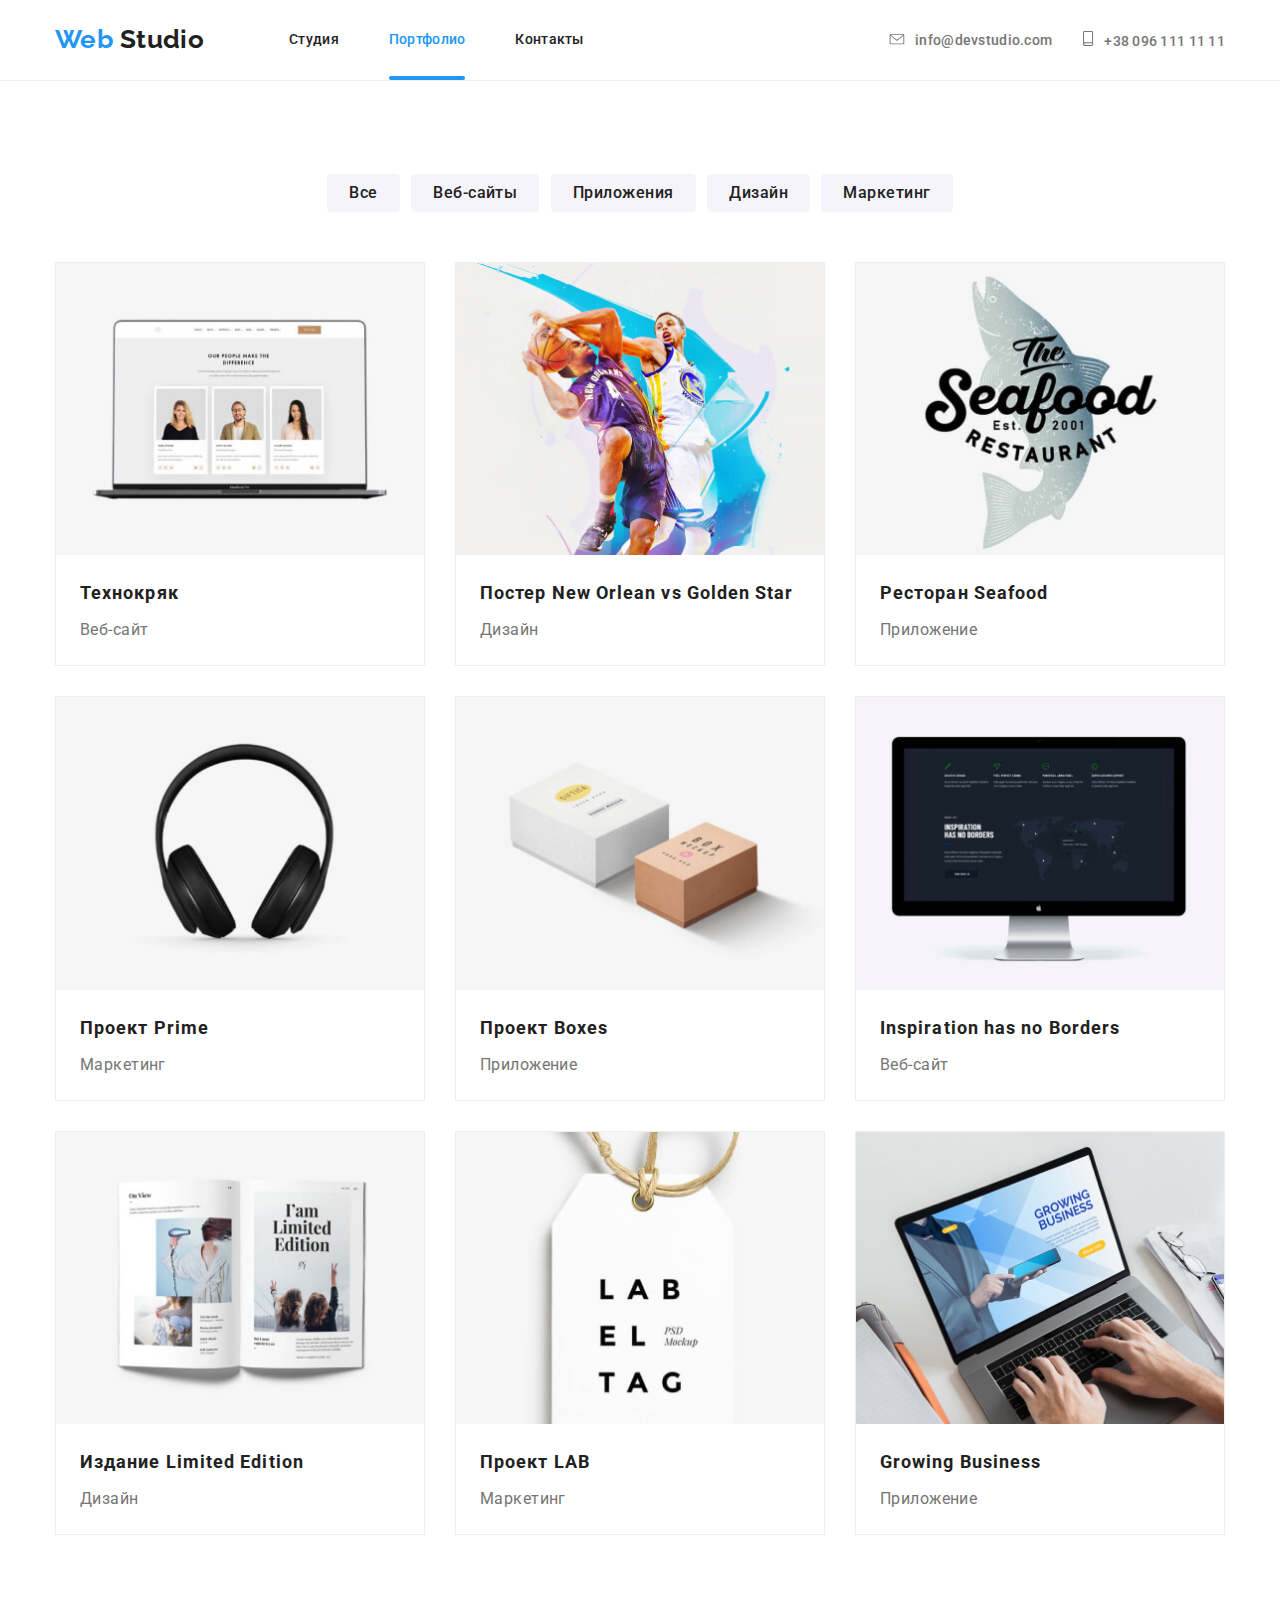
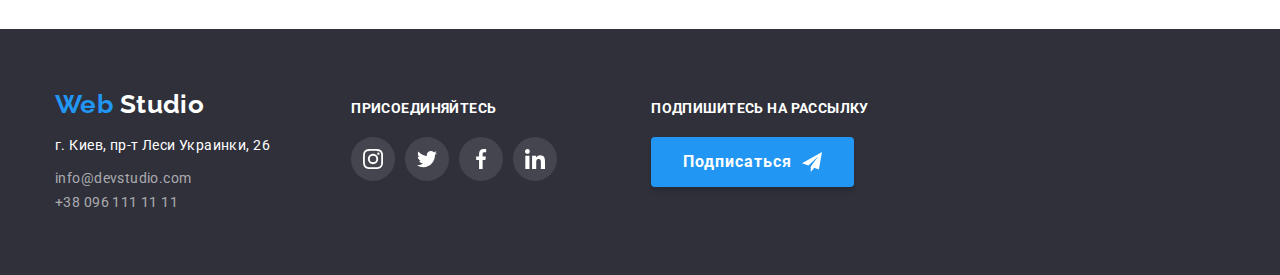
==== portfolio.html @ 16b6d508 "Добавляет исходные файлы" ====
<!DOCTYPE html>
<html lang="ru">
  <head>
    <meta charset="UTF-8" />
    <meta name="viewport" content="width=device-width, initial-scale=1.0" />
    <link
      href="https://fonts.googleapis.com/css2?family=Raleway:wght@700&family=Roboto:wght@400;500;700;900&display=swap"
      rel="stylesheet"
    />
    <link rel="stylesheet" href="./css/normalize.css" />
    <link rel="stylesheet" href="./css/style.css" />
    <title>Web Studio</title>
  </head>
  <body>
    <!-- Шапка сайта -->
    <header class="header portfolio-header">
      <div class="container">
        <nav class="navigation">
          <a href="./index.html" lang="en" class="logo"
            >Web <span class="up">Studio</span></a
          >
          <ul class="site-nav list">
            <li class="site-nav-item">
              <a href="./index.html" class="link">Студия</a>
            </li>
            <li class="site-nav-item">
              <a href="./portfolio.html" class="link current">Портфолио</a>
            </li>
            <li class="site-nav-item"><a href="" class="link">Контакты</a></li>
          </ul>
        </nav>
        <ul class="contacts list">
          <li class="contacts-item">
            <a href="mailto:info@devstudio.com" class="link"
              ><svg class="contacts-icon" width="16" height="11">
                <use
                  href="./images/main-page/sprite.svg#icon-envelope"
                ></use></svg
              >info@devstudio.com</a
            >
          </li>
          <li class="contacts-item">
            <a href="tel:+380961111111" class="link"
              ><svg class="contacts-icon" width="12" height="15">
                <use
                  href="./images/main-page/sprite.svg#icon-smartphone"
                ></use></svg
              >+38 096 111 11 11</a
            >
          </li>
        </ul>
      </div>
    </header>
    <main>
      <!-- Работы -->
      <section class="section">
        <div class="container">
          <h1 hidden>Наши работы</h1>
          <div class="filters">
            <button class="portfolio-button" type="button">Все</button>
            <button class="portfolio-button" type="button">Веб-сайты</button>
            <button class="portfolio-button" type="button">Приложения</button>
            <button class="portfolio-button" type="button">Дизайн</button>
            <button class="portfolio-button" type="button">Маркетинг</button>
          </div>
          <ul class="portfolio list">
            <li class="portfolio-item">
              <a class="portfolio-link" href="">
                <div class="portfolio-card-wrapper">
                  <img
                    src="./images/portfolio-page/img-1.jpg"
                    alt="открытый сайт на ноутбуке"
                    width="370"
                    height="295"
                  />
                  <p class="portfolio-overlay">
                    Технокряк это современная площадка распространения
                    коронавируса. Компании используют эту платформу для
                    цифрового шпионажа и атак на защищённые сервера конкурентов.
                  </p>
                </div>
                <h2 class="portfolio-title">Технокряк</h2>
                <p class="portfolio-project">Веб-сайт</p>
              </a>
            </li>
            <li class="portfolio-item">
              <a class="portfolio-link" href="">
                <div class="portfolio-card-wrapper">
                  <img
                    src="./images/portfolio-page/img-2.jpg"
                    alt="два баскетболиста"
                    width="370"
                    height="295"
                  />
                  <p class="portfolio-overlay">
                    Технокряк это современная площадка распространения
                    коронавируса. Компании используют эту платформу для
                    цифрового шпионажа и атак на защищённые сервера конкурентов.
                  </p>
                </div>
                <h2 class="portfolio-title">
                  Постер <span lang="en"> New Orlean vs Golden Star</span>
                </h2>
                <p class="portfolio-project">Дизайн</p>
              </a>
            </li>
            <li class="portfolio-item">
              <a class="portfolio-link" href=""
                ><div class="portfolio-card-wrapper">
                  <img
                    src="./images/portfolio-page/img-3.jpg"
                    alt="логотип ресторана морепродуктов"
                    width="370"
                    height="295"
                  />
                  <p class="portfolio-overlay">
                    Технокряк это современная площадка распространения
                    коронавируса. Компании используют эту платформу для
                    цифрового шпионажа и атак на защищённые сервера конкурентов.
                  </p>
                </div>
                <h2 class="portfolio-title">
                  Ресторан <span lang="en">Seafood</span>
                </h2>
                <p class="portfolio-project">Приложение</p>
              </a>
            </li>
            <li class="portfolio-item">
              <a class="portfolio-link" href="">
                <div class="portfolio-card-wrapper">
                  <img
                    src="./images/portfolio-page/img-4.jpg"
                    alt="наушники"
                    width="370"
                    height="295"
                  />
                  <p class="portfolio-overlay">
                    Технокряк это современная площадка распространения
                    коронавируса. Компании используют эту платформу для
                    цифрового шпионажа и атак на защищённые сервера конкурентов.
                  </p>
                </div>
                <h2 class="portfolio-title">
                  Проект <span lang="en">Prime</span>
                </h2>
                <p class="portfolio-project">Маркетинг</p>
              </a>
            </li>
            <li class="portfolio-item">
              <a class="portfolio-link" href="">
                <div class="portfolio-card-wrapper">
                  <img
                    src="./images/portfolio-page/img-5.jpg"
                    alt="две коробочки"
                    width="370"
                    height="295"
                  />
                  <p class="portfolio-overlay">
                    Технокряк это современная площадка распространения
                    коронавируса. Компании используют эту платформу для
                    цифрового шпионажа и атак на защищённые сервера конкурентов.
                  </p>
                </div>
                <h2 class="portfolio-title">
                  Проект <span lang="en">Boxes</span>
                </h2>
                <p class="portfolio-project">Приложение</p>
              </a>
            </li>
            <li class="portfolio-item">
              <a class="portfolio-link" href="">
                <div class="portfolio-card-wrapper">
                  <img
                    src="./images/portfolio-page/img-6.jpg"
                    alt="монитор компьютера"
                    width="370"
                    height="295"
                  />
                  <p class="portfolio-overlay">
                    Технокряк это современная площадка распространения
                    коронавируса. Компании используют эту платформу для
                    цифрового шпионажа и атак на защищённые сервера конкурентов.
                  </p>
                </div>
                <h2 class="portfolio-title">
                  <span lang="en">Inspiration has no Borders</span>
                </h2>
                <p class="portfolio-project">Веб-сайт</p>
              </a>
            </li>
            <li class="portfolio-item">
              <a class="portfolio-link" href="">
                <div class="portfolio-card-wrapper">
                  <img
                    src="./images/portfolio-page/img-7.jpg"
                    alt="открытый журнал"
                    width="370"
                    height="295"
                  />
                  <p class="portfolio-overlay">
                    Технокряк это современная площадка распространения
                    коронавируса. Компании используют эту платформу для
                    цифрового шпионажа и атак на защищённые сервера конкурентов.
                  </p>
                </div>
                <h2 class="portfolio-title">
                  Издание <span lang="en">Limited Edition</span>
                </h2>
                <p class="portfolio-project">Дизайн</p>
              </a>
            </li>
            <li class="portfolio-item">
              <a class="portfolio-link" href="">
                <div class="portfolio-card-wrapper">
                  <img
                    src="./images/portfolio-page/img-8.jpg"
                    alt="мокап бирка"
                    width="370"
                    height="295"
                  />
                  <p class="portfolio-overlay">
                    Технокряк это современная площадка распространения
                    коронавируса. Компании используют эту платформу для
                    цифрового шпионажа и атак на защищённые сервера конкурентов.
                  </p>
                </div>
                <h2 class="portfolio-title">
                  Проект <span lang="en">LAB</span>
                </h2>
                <p class="portfolio-project">Маркетинг</p>
              </a>
            </li>
            <li class="portfolio-item">
              <a class="portfolio-link" href="">
                <div class="portfolio-card-wrapper">
                  <img
                    src="./images/portfolio-page/img-9.jpg"
                    alt="мужчина работает за ноутбуком"
                    width="370"
                    height="295"
                  />
                  <p class="portfolio-overlay">
                    Технокряк это современная площадка распространения
                    коронавируса. Компании используют эту платформу для
                    цифрового шпионажа и атак на защищённые сервера конкурентов.
                  </p>
                </div>
                <h2 class="portfolio-title">
                  <span lang="en">Growing Business</span>
                </h2>
                <p class="portfolio-project">Приложение</p>
              </a>
            </li>
          </ul>
        </div>
      </section>
    </main>
    <footer class="footer">
      <div class="container">
        <div class="footer-address">
          <a href="./index.html" lang="en" class="logo"
            >Web <span class="down">Studio</span></a
          >
          <address class="address">
            <p>г. Киев, пр-т Леси Украинки, 26</p>
            <a href="mailto:info@devstudio.com">info@devstudio.com</a><br />
            <a href="tel:+380961111111">+38 096 111 11 11</a>
          </address>
        </div>
        <div class="footer-join-us">
          <b class="join-us">Присоединяйтесь</b>
          <ul class="social list">
            <li class="social-link">
              <a href="" class="link" aria-label="Сссылка на Instagram"
                ><svg class="social-icon">
                  <use
                    href="./images/main-page/sprite.svg#icon-instagram"
                  ></use>
                </svg>
              </a>
            </li>
            <li class="social-link">
              <a href="" class="link" aria-label="Сссылка на Twitter"
                ><svg class="social-icon">
                  <use href="./images/main-page/sprite.svg#icon-twitter"></use>
                </svg>
              </a>
            </li>
            <li class="social-link">
              <a href="" class="link" aria-label="Сссылка на Facebook"
                ><svg class="social-icon">
                  <use href="./images/main-page/sprite.svg#icon-facebook"></use>
                </svg>
              </a>
            </li>
            <li class="social-link">
              <a href="" class="link" aria-label="Сссылка на LinkedIn"
                ><svg class="social-icon">
                  <use href="./images/main-page/sprite.svg#icon-linkedin"></use>
                </svg>
              </a>
            </li>
          </ul>
        </div>
        <div class="footer-sign-us">
          <b class="join-us">Подпишитесь на рассылку</b>
          <button class="footer-button" type="button">
            Подписаться<svg class="footer-icon-send">
              <use
                href="./images/main-page/sprite.svg#icon-icon-send"
              ></use></svg
            ><svg class="footer-icon-twitter">
              <use href="./images/main-page/sprite.svg#icon-twitter"></use>
            </svg>
          </button>
        </div>
      </div>
    </footer>
  </body>
</html>
---- css/style.css ----
:root {
  --primary-title-color: #212121;
  --grey-text-color: #757575;
  --white-text-color: #ffffff;
  --accent-text-color: #2196f3;
}
html {
  box-sizing: border-box;
}

*,
*::before,
*::after {
  box-sizing: inherit;
}

img {
  display: block;
  max-width: 100%;
  height: auto;
}

.list {
  list-style: none;
  padding: 0;
  margin: 0;
}

body {
  padding-top: 80px;
  background-color: #ffffff;
  color: var(--primary-title-color);
  font-family: "Roboto", sans-serif;
  letter-spacing: 0.03em;
  font-weight: 400;
  font-size: 14px;
}

.container {
  width: 1200px;
  padding-left: 15px;
  padding-right: 15px;
  margin-left: auto;
  margin-right: auto;
}

/* логотип */

.logo {
  color: var(--accent-text-color);
  text-decoration: none;
  font-family: "Raleway", sans-serif;
  font-weight: 700;
  font-size: 26px;
  line-height: 1.2;
}

.logo .up {
  margin-right: 85px;
  color: var(--primary-title-color);
}

.logo .down {
  color: #ffffff;
  margin-right: 147px;
  margin-bottom: 20px;
}

/* site-nav */

.navigation {
  display: flex;
  align-items: center;
}

.header .container {
  display: flex;
  justify-content: space-between;
}

.header {
  position: fixed;
  width: 100%;
  top: 0;
  left: 0;
  z-index: 100;
  min-height: 80px;
  background-color: #fff;
}

.site-nav {
  display: flex;
}

.site-nav-item:not(:last-child) {
  margin-right: 50px;
}

.site-nav .link {
  position: relative;
  display: block;

  padding-top: 32px;
  padding-bottom: 32px;

  color: inherit;
  text-decoration: none;
  font-family: Roboto;
  font-weight: 500;
  line-height: 1.14;
  letter-spacing: 0.02em;
  transition: color 250ms cubic-bezier(0.4, 0, 0.2, 1);
}

.site-nav .link::after {
  position: absolute;
  left: 0;
  bottom: 0;
  display: inline-block;
  content: "";

  width: 100%;
  height: 4px;

  background-color: var(--accent-text-color);
  border-radius: 2px;
  opacity: 0;
}

.site-nav .link:hover,
.site-nav .link:focus {
  color: var(--accent-text-color);
}

.site-nav .link.current {
  color: var(--accent-text-color);
}

.site-nav .link.current::after {
  opacity: 1;
}

.contacts {
  display: flex;
  align-items: center;
}

.contacts .link {
  color: var(--grey-text-color);
  text-decoration: none;
  font-family: Roboto;
  font-weight: 500;
  line-height: 1.14;
  letter-spacing: 0.02em;
  transition: color 250ms cubic-bezier(0.4, 0, 0.2, 1);
}

.contacts-item .link:hover,
.contacts-item .link:focus {
  color: var(--accent-text-color);
}

.contacts-item .link:hover,
.contacts-item .link:focus .contacts-icon {
  fill: var(--accent-text-color);
}

.contacts-icon {
  margin-right: 10px;
  fill: currentColor;
  transition: fill 250ms cubic-bezier(0.4, 0, 0.2, 1);
}

.contacts-item:not(:last-child) {
  margin-right: 30px;
}

/* герой */

.hero-title {
  margin-top: 0;
  margin-right: auto;
  margin-bottom: 30px;
  margin-left: auto;
  width: 696px;

  color: var(--white-text-color);
  font-weight: 900;
  font-size: 44px;
  line-height: 1.36;

  letter-spacing: 0.06em;
  text-transform: uppercase;
}

.hero {
  max-width: 1600px;
  background-position: center;
  background-repeat: no-repeat;
  background-image: linear-gradient(
      rgba(47, 48, 58, 0.8),
      rgba(47, 48, 58, 0.8)
    ),
    url(../images/main-page/Header.jpg);
  padding-top: 200px;
  padding-bottom: 200px;
  margin-right: auto;
  margin-left: auto;
  text-align: center;
}

.hero-button {
  padding-top: 10px;
  padding-right: 32px;
  padding-bottom: 10px;
  padding-left: 32px;
  border-radius: 4px;

  min-width: 200px;
  box-shadow: 0px 4px 4px rgba(0, 0, 0, 0.15);
  border: transparent;
  color: var(--white-text-color);
  background-color: var(--accent-text-color);

  font-family: "Roboto", sans-serif;
  font-weight: 700;
  font-size: 16px;
  line-height: 1.87;
  text-align: center;
  letter-spacing: 0.06em;

  cursor: pointer;
  transition: background-color 250ms cubic-bezier(0.4, 0, 0.2, 1);
}

.hero-button:hover,
.hero-button:focus {
  background-color: #188ce8;
}

.section {
  padding-top: 94px;
  padding-bottom: 94px;
}

.section-title {
  margin-top: 0;
  margin-bottom: 50px;
  font-weight: 700;
  font-size: 36px;
  line-height: 1.16;
  text-align: center;
}

/* преимущества */

.advantages .advantages-item {
  color: var(--grey-text-color);
  line-height: 1.71;
}

.advantages-title {
  margin-top: 30px;
  margin-bottom: 10px;
  font-weight: 700;
  line-height: 1.14;
  text-transform: uppercase;
}

.advantages {
  display: flex;
  justify-content: space-between;
}

.advantages-item {
  margin: 0;
}

.advantages-icon {
  display: block;
  fill: currentColor;
  width: 65px;
  height: 70px;
}

.advantages-image {
  display: flex;
  justify-content: center;
  align-items: center;
  background-color: #f5f4fa;
  width: 270px;
  height: 120px;
  border-radius: 4px;
}

.advantages-list:not(:last-child) {
  margin-right: 30px;
}

/* чем мы занимаемся */

.section-service {
  padding-top: 0;
}

.service {
  display: flex;
  justify-content: center;
}

.service-list:not(:last-child) {
  margin-right: 30px;
}

.service .service-item {
  position: absolute;
  left: 0;
  bottom: 0;
  width: 100%;

  margin: 0;
  padding-top: 27px;
  padding-bottom: 27px;

  color: var(--white-text-color);
  background-color: rgba(47, 48, 58, 0.8);
  font-weight: 700;
  line-height: 1.14;
  text-align: center;
  text-transform: uppercase;
}

.service-card-wrapper {
  position: relative;
}

/* наша команда */

.team {
  display: flex;
  justify-content: center;
}

.team-list:not(:last-child) {
  margin-right: 30px;
}

.team-list {
  text-align: center;
  width: 270px;
  background: #ffffff;
  box-shadow: 0px 2px 1px rgba(0, 0, 0, 0.2), 0px 1px 1px rgba(0, 0, 0, 0.14),
    0px 1px 3px rgba(0, 0, 0, 0.12);
  border-radius: 0px 0px 4px 4px;
}

.section-team {
  background-color: #f5f4fa;
}

.team .team-position {
  margin-top: 0;
  margin-bottom: 16px;
  color: var(--grey-text-color);
}

.team-name {
  font-weight: 500;
  font-size: 16px;
  line-height: 1.18;
  margin-top: 30px;
  margin-bottom: 10px;
}

.social {
  display: flex;
  justify-content: center;
  margin-bottom: 24px;
}
.social-link:not(:last-child) {
  margin-right: 10px;
}
.social-icon {
  fill: #afb1b8;
  width: 20px;
  height: 20px;
  transition: fill 250ms cubic-bezier(0.4, 0, 0.2, 1);
}

.social-link .link {
  display: flex;
  justify-content: center;
  align-items: center;
  background-color: #ffffff;
  width: 44px;
  height: 44px;
  border-radius: 50%;
  transition: background-color 250ms cubic-bezier(0.4, 0, 0.2, 1);
}

.social-link .link:hover,
.social-link .link:focus {
  background-color: var(--accent-text-color);
}

.social-link .link:hover .social-icon,
.social-link .link:focus .social-icon {
  fill: var(--white-text-color);
}

/* постоянные клиенты */

.client {
  display: flex;
  justify-content: center;
  align-content: center;
}

.client-list:not(:last-child) {
  margin-right: 30px;
}

.client-list-link {
  display: flex;
  justify-content: center;
  align-items: center;

  width: 170px;
  height: 90px;

  border: 1px solid #afb1b8;
  border-radius: 4px;
  transition: border-color 250ms cubic-bezier(0.4, 0, 0.2, 1);
}

.client-icon {
  fill: #afb1b8;
  transition: fill 250ms cubic-bezier(0.4, 0, 0.2, 1);
}

.client-list-link:hover,
.client-list-link:focus {
  border-color: var(--accent-text-color);
}

.client-list-link:hover .client-icon,
.client-list-link:focus .client-icon {
  fill: var(--accent-text-color);
}

/* футер*/

.footer .container {
  display: flex;
  align-items: baseline;
  padding-top: 60px;
  padding-bottom: 60px;
}

.address p {
  margin-bottom: 9px;

  color: var(--white-text-color);
  line-height: 1.71;
  font-style: normal;
}

.address a {
  text-decoration: none;
  color: rgba(255, 255, 255, 0.6);
  line-height: 1.71;
  font-style: normal;
}

.address a:not(:last-child) {
  margin-bottom: 9px;
}

.footer .link {
  background-color: rgba(255, 255, 255, 0.1);
}

.footer .social-icon {
  fill: var(--white-text-color);
}

footer {
  background-color: #2f303a;
}

.footer-join-us {
  margin-right: 94px;
}

.join-us {
  display: block;
  margin-bottom: 20px;

  color: var(--white-text-color);
  font-weight: 700;
  line-height: 1.14;
  text-transform: uppercase;
}

.footer-button {
  position: relative;
  cursor: pointer;
  overflow: hidden;

  display: flex;
  align-items: center;

  padding-top: 10px;
  padding-right: 32px;
  padding-bottom: 10px;
  padding-left: 32px;

  border-radius: 4px;
  min-width: 200px;
  box-shadow: 0px 4px 4px rgba(0, 0, 0, 0.15);
  border: transparent;

  color: var(--white-text-color);
  background-color: var(--accent-text-color);
  font-family: "Roboto", sans-serif;
  font-weight: 700;
  font-size: 16px;
  line-height: 1.87;
  text-align: center;
  letter-spacing: 0.06em;

  transition: background-color 250ms cubic-bezier(0.4, 0, 0.2, 1),
    color 250ms cubic-bezier(0.4, 0, 0.2, 1);
}

.footer-button:hover {
  background-color: white;
  color: var(--accent-text-color);
}

.footer-icon-send {
  margin-left: 10px;
  width: 20px;
  height: 20px;
  fill: #ffffff;
  transition: transform 250ms cubic-bezier(0.4, 0, 0.2, 1);
}

.footer-button:hover .footer-icon-send {
  transform: translateY(-40px);
}

.footer-icon-twitter {
  position: absolute;
  right: 32px;
  margin-left: 10px;
  width: 24px;
  height: 24px;
  fill: var(--accent-text-color);

  transform: translateY(40px);
  transition: transform 250ms cubic-bezier(0.4, 0, 0.2, 1);
}

.footer-button:hover .footer-icon-twitter {
  transform: translateY(0);
}

/* портфолио */

.portfolio-header {
  border-bottom: 1px solid #ececec;
}

.filters {
  text-align: center;
  margin-bottom: 50px;
}

.portfolio {
  display: flex;
  flex-wrap: wrap;
}

.portfolio-item {
  margin-right: 30px;
  margin-bottom: 30px;

  width: 370px;
  background: #ffffff;
  border: 1px solid #eeeeee;
  transition: box-shadow 250ms cubic-bezier(0.4, 0, 0.2, 1);
}

.portfolio-item:hover {
  box-shadow: 1px 4px 6px rgba(0, 0, 0, 0.16), 0px 4px 4px rgba(0, 0, 0, 0.06),
    0px 1px 1px rgba(0, 0, 0, 0.12);
}

.portfolio-item:nth-child(3n) {
  margin-right: 0;
}

.portfolio-item:nth-last-child(-n + 3) {
  margin-bottom: 0;
}

.portfolio-button {
  padding-top: 6px;
  padding-right: 22px;
  padding-bottom: 6px;
  padding-left: 22px;

  font-family: Roboto;
  font-style: normal;
  font-weight: 500;
  font-size: 16px;
  line-height: 1.62;
  text-align: center;
  letter-spacing: 0.03em;

  color: var(--primary-title-color);
  background-color: #f5f4fa;
  border-radius: 4px;
  border: none;
  transition: all 250ms cubic-bezier(0.4, 0, 0.2, 1);
  cursor: pointer;
}

.portfolio-button:not(:last-child) {
  margin-right: 8px;
}

.portfolio-button:hover,
.portfolio-button:focus {
  background-color: var(--accent-text-color);
  color: var(--white-text-color);
  border-radius: 4px;
  box-shadow: 0px 2px 2px rgba(0, 0, 0, 0.12), 0px 1px 2px rgba(0, 0, 0, 0.08),
    0px 3px 1px rgba(0, 0, 0, 0.1);
}

.portfolio a {
  text-decoration: none;
}

.portfolio-title {
  margin-top: 20px;
  margin-right: 24px;
  margin-bottom: 4px;
  margin-left: 24px;

  font-weight: 700;
  font-size: 18px;
  line-height: 2;
  letter-spacing: 0.06em;
  color: var(--primary-title-color);
}

.portfolio-project {
  margin: 0;
  padding: 0 24px 20px 24px;

  font-size: 16px;
  line-height: 1.87;
  color: var(--grey-text-color);
}

.portfolio-overlay {
  position: absolute;
  left: 0;
  bottom: 0;
  width: 100%;
  height: 100%;
  transform: translateY(101%);
  transition: transform 250ms cubic-bezier(0.4, 0, 0.2, 1);

  margin: 0;
  padding: 63px 24px;

  font-size: 18px;
  line-height: 1.56;
  color: var(--white-text-color);
  background-color: rgba(33, 150, 243, 0.9);
}

.portfolio-card-wrapper {
  position: relative;
  overflow: hidden;
}

.portfolio-link:hover .portfolio-overlay,
.portfolio-link:focus .portfolio-overlay {
  transform: translateY(0);
}
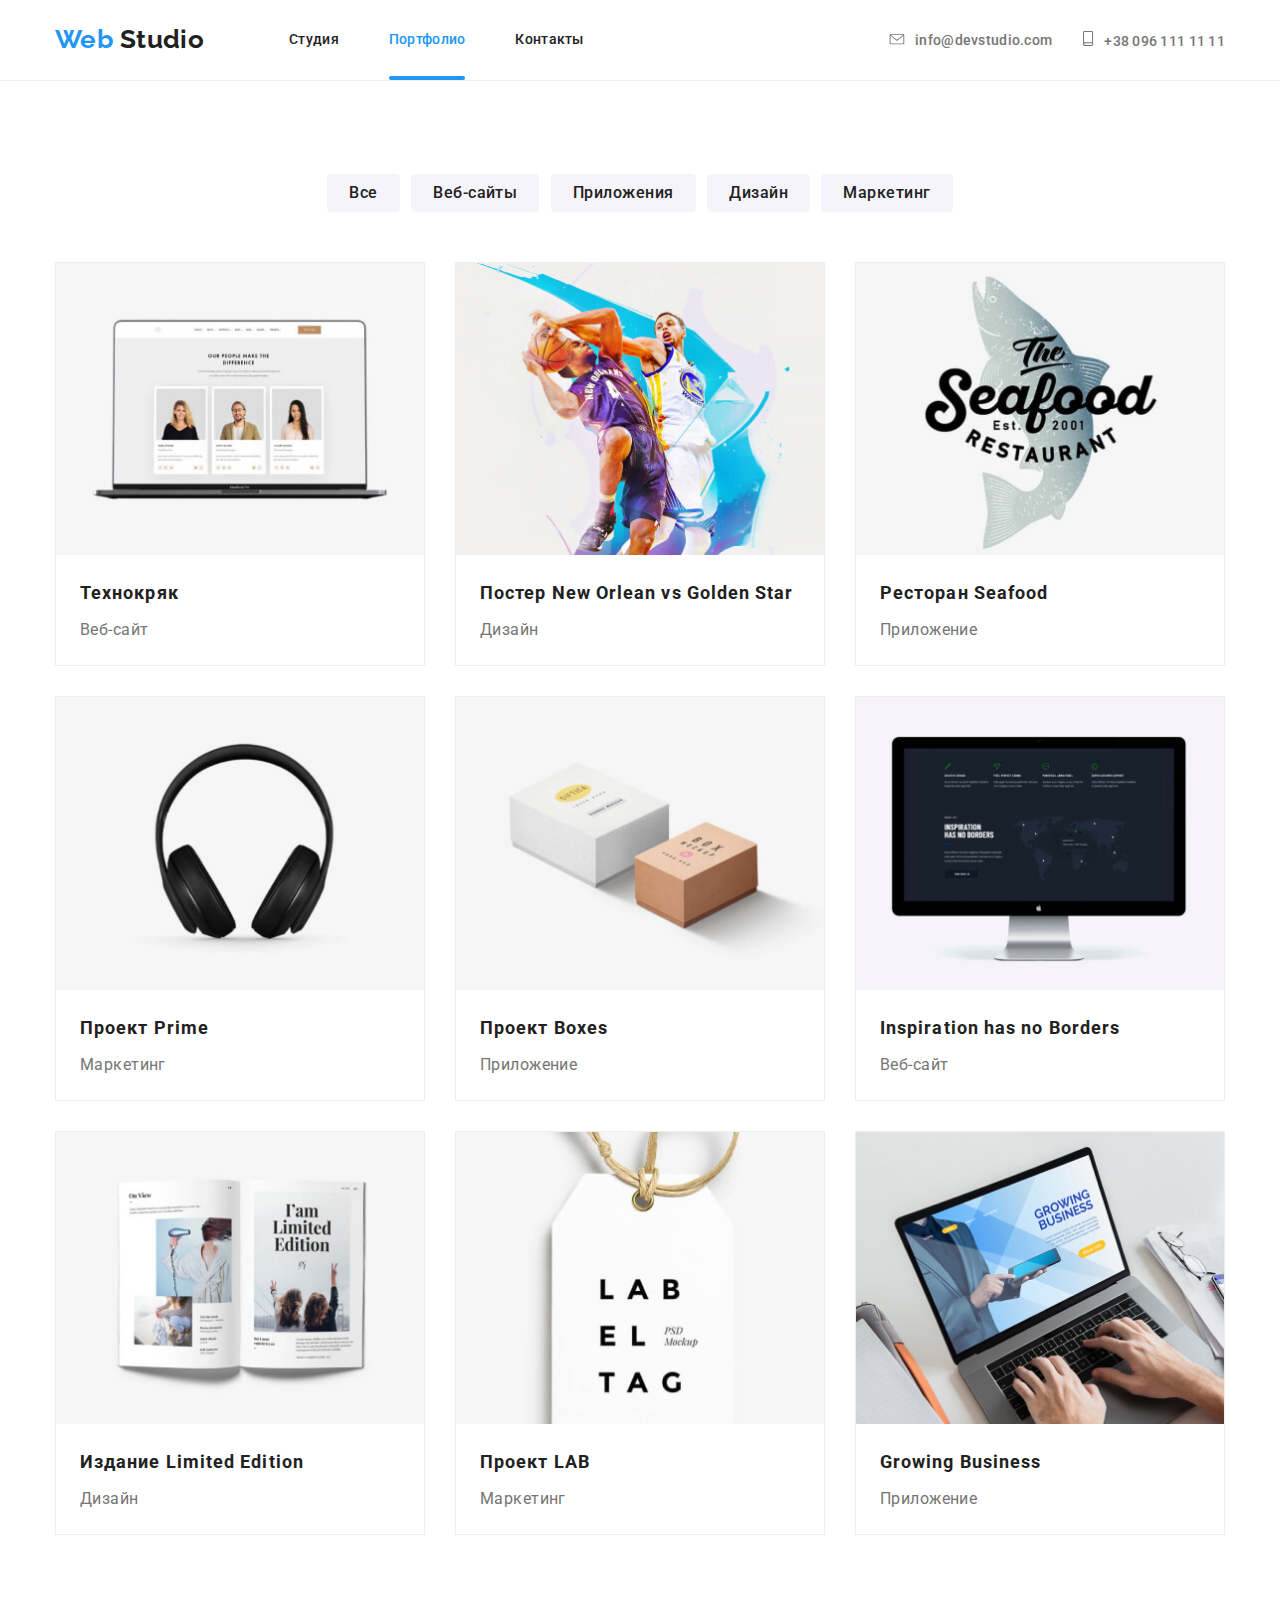
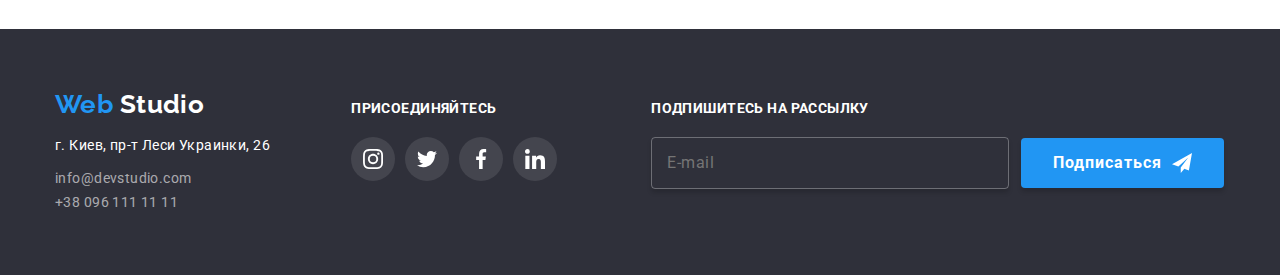
==== commit d12610e2: "Добавляет разметку и оформление формы в футере" ====
--- a/portfolio.html
+++ b/portfolio.html
@@ -304,15 +304,26 @@
         </div>
         <div class="footer-sign-us">
           <b class="join-us">Подпишитесь на рассылку</b>
-          <button class="footer-button" type="button">
-            Подписаться<svg class="footer-icon-send">
-              <use
-                href="./images/main-page/sprite.svg#icon-icon-send"
-              ></use></svg
-            ><svg class="footer-icon-twitter">
-              <use href="./images/main-page/sprite.svg#icon-twitter"></use>
-            </svg>
-          </button>
+          <div class="sign-up-form">
+            <form class="footer-form-field">
+              <input
+                type="email"
+                name="user-email"
+                id="email"
+                placeholder="E-mail"
+                autocomplete="on"
+              />
+            </form>
+            <button class="footer-button" type="button">
+              Подписаться<svg class="footer-icon-send">
+                <use
+                  href="./images/main-page/sprite.svg#icon-icon-send"
+                ></use></svg
+              ><svg class="footer-icon-twitter">
+                <use href="./images/main-page/sprite.svg#icon-twitter"></use>
+              </svg>
+            </button>
+          </div>
         </div>
       </div>
     </footer>
--- a/css/style.css
+++ b/css/style.css
@@ -693,3 +693,25 @@
 .portfolio-link:focus .portfolio-overlay {
   transform: translateY(0);
 }
+.sign-up-form {
+  display: flex;
+  align-items: center;
+}
+
+.footer-form-field {
+  margin-right: 12px;
+}
+
+.footer-form-field input {
+  margin: 0;
+  padding: 15px;
+  width: 358px;
+  background-color: transparent;
+  border: 1px solid rgba(255, 255, 255, 0.3);
+  box-shadow: 0px 4px 4px rgba(0, 0, 0, 0.15);
+  border-radius: 4px;
+  font-size: 16px;
+  line-height: 1.25;
+  letter-spacing: 0.03em;
+  color: rgba(255, 255, 255, 0.6);
+}
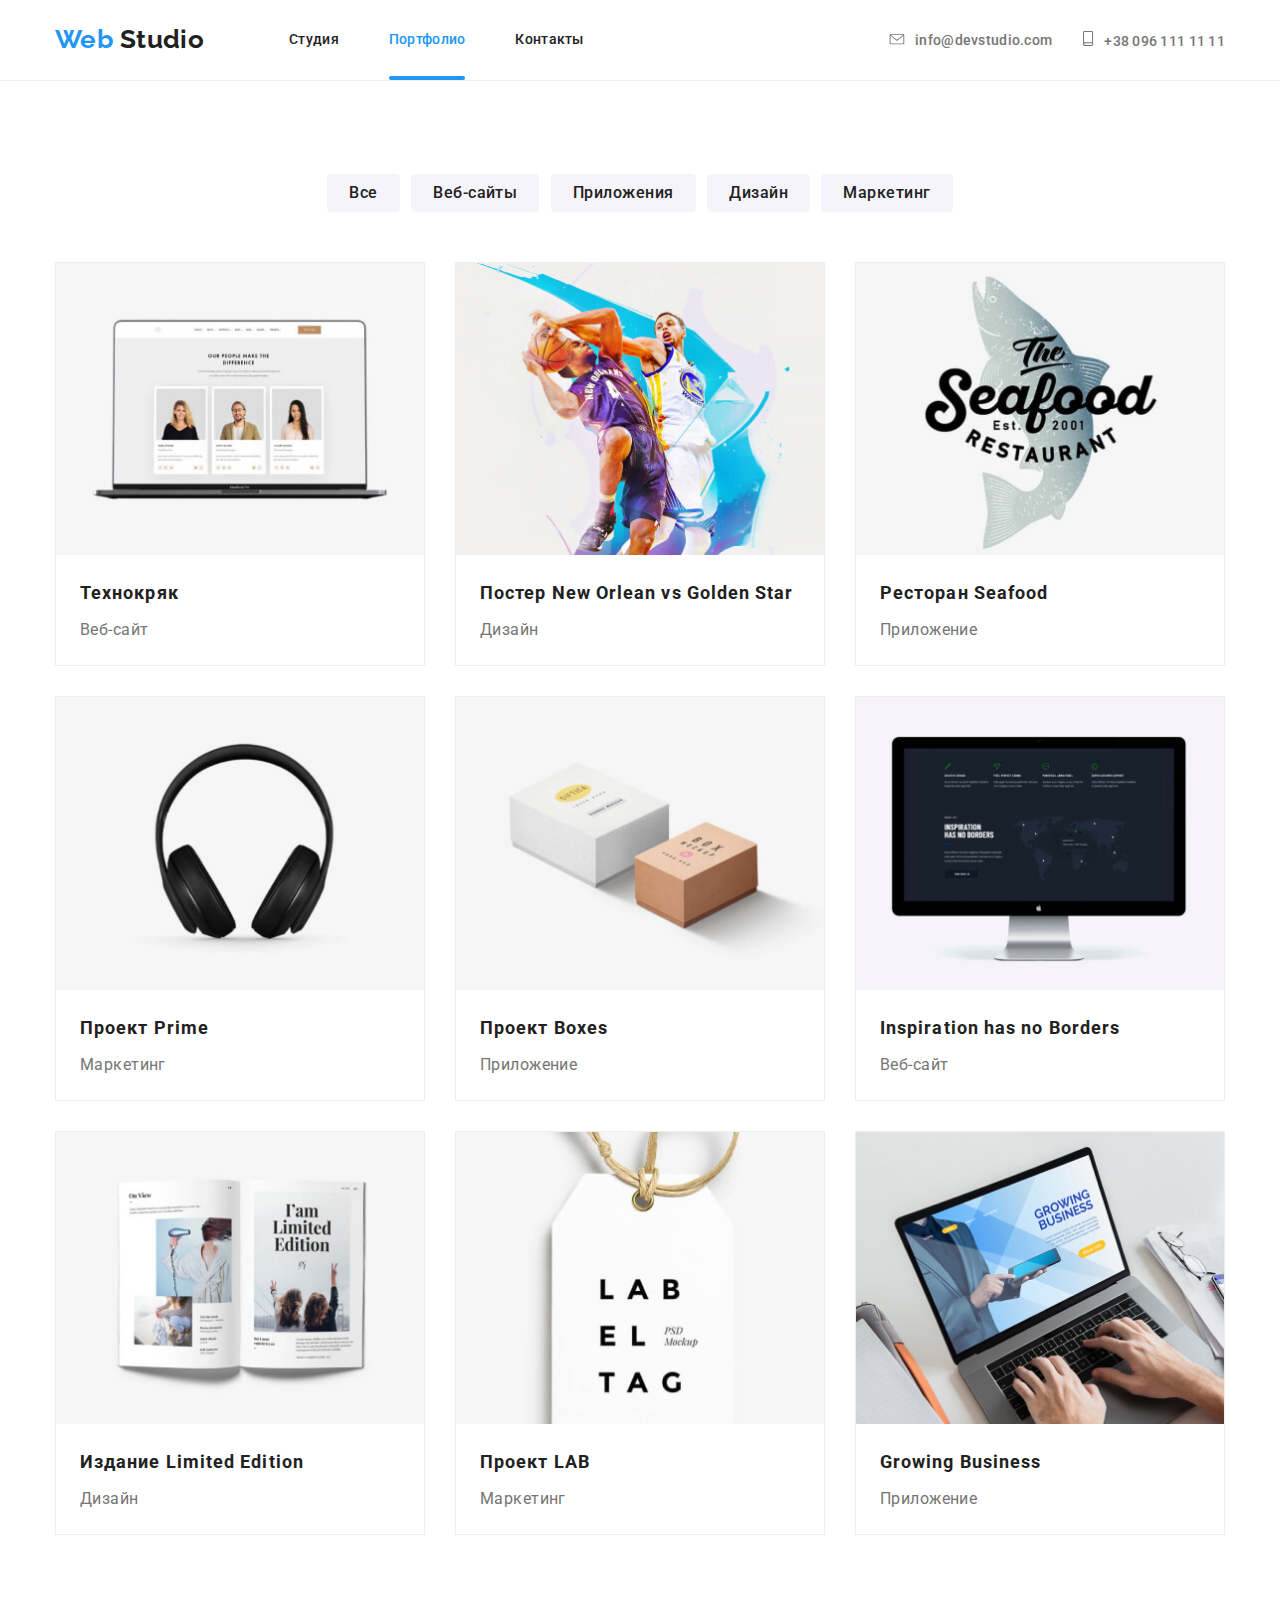
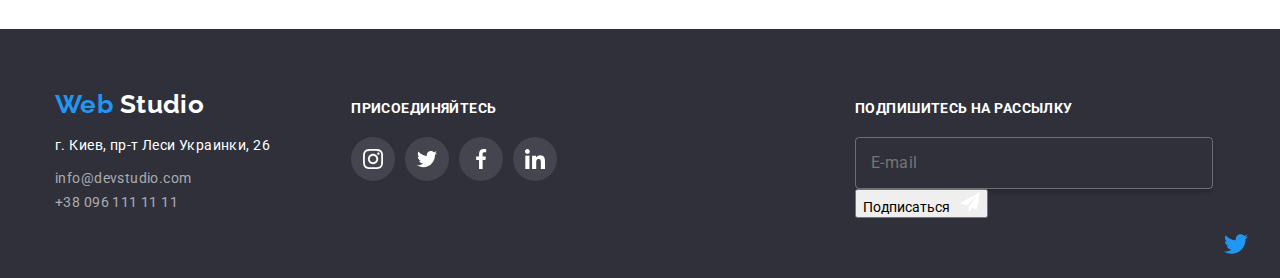
==== commit b09a3a66: "Добавляет частичное оформление кастомных стилей модалки" ====
--- a/portfolio.html
+++ b/portfolio.html
@@ -57,11 +57,11 @@
         <div class="container">
           <h1 hidden>Наши работы</h1>
           <div class="filters">
-            <button class="portfolio-button" type="button">Все</button>
-            <button class="portfolio-button" type="button">Веб-сайты</button>
-            <button class="portfolio-button" type="button">Приложения</button>
-            <button class="portfolio-button" type="button">Дизайн</button>
-            <button class="portfolio-button" type="button">Маркетинг</button>
+            <button class="portfolio-filter" type="button">Все</button>
+            <button class="portfolio-filter" type="button">Веб-сайты</button>
+            <button class="portfolio-filter" type="button">Приложения</button>
+            <button class="portfolio-filter" type="button">Дизайн</button>
+            <button class="portfolio-filter" type="button">Маркетинг</button>
           </div>
           <ul class="portfolio list">
             <li class="portfolio-item">
--- a/css/style.css
+++ b/css/style.css
@@ -25,6 +25,17 @@
   padding: 0;
   margin: 0;
 }
+
+/* .visually-hidden {
+  position: absolute;
+  width: 1px;
+  height: 1px;
+  margin: -1px;
+  border: 0;
+  padding: 0;
+  clip: rect(0 0 0 0);
+  overflow: hidden;
+} */
 
 body {
   padding-top: 80px;
@@ -209,7 +220,7 @@
   text-align: center;
 }
 
-.hero-button {
+.button {
   padding-top: 10px;
   padding-right: 32px;
   padding-bottom: 10px;
@@ -233,8 +244,8 @@
   transition: background-color 250ms cubic-bezier(0.4, 0, 0.2, 1);
 }
 
-.hero-button:hover,
-.hero-button:focus {
+.hero .button:hover,
+.hero .button:focus {
   background-color: #188ce8;
 }
 
@@ -488,9 +499,9 @@
   background-color: #2f303a;
 }
 
-.footer-join-us {
+/* .footer-join-us {
   margin-right: 94px;
-}
+} */
 
 .join-us {
   display: block;
@@ -502,38 +513,16 @@
   text-transform: uppercase;
 }
 
-.footer-button {
+.footer .button {
   position: relative;
   cursor: pointer;
   overflow: hidden;
 
   display: flex;
   align-items: center;
-
-  padding-top: 10px;
-  padding-right: 32px;
-  padding-bottom: 10px;
-  padding-left: 32px;
-
-  border-radius: 4px;
-  min-width: 200px;
-  box-shadow: 0px 4px 4px rgba(0, 0, 0, 0.15);
-  border: transparent;
-
-  color: var(--white-text-color);
-  background-color: var(--accent-text-color);
-  font-family: "Roboto", sans-serif;
-  font-weight: 700;
-  font-size: 16px;
-  line-height: 1.87;
-  text-align: center;
-  letter-spacing: 0.06em;
-
-  transition: background-color 250ms cubic-bezier(0.4, 0, 0.2, 1),
-    color 250ms cubic-bezier(0.4, 0, 0.2, 1);
-}
-
-.footer-button:hover {
+}
+
+.footer .button:hover {
   background-color: white;
   color: var(--accent-text-color);
 }
@@ -546,7 +535,7 @@
   transition: transform 250ms cubic-bezier(0.4, 0, 0.2, 1);
 }
 
-.footer-button:hover .footer-icon-send {
+.footer .button:hover .footer-icon-send {
   transform: translateY(-40px);
 }
 
@@ -562,7 +551,7 @@
   transition: transform 250ms cubic-bezier(0.4, 0, 0.2, 1);
 }
 
-.footer-button:hover .footer-icon-twitter {
+.footer .button:hover .footer-icon-twitter {
   transform: translateY(0);
 }
 
@@ -605,7 +594,7 @@
   margin-bottom: 0;
 }
 
-.portfolio-button {
+.portfolio-filter {
   padding-top: 6px;
   padding-right: 22px;
   padding-bottom: 6px;
@@ -627,12 +616,12 @@
   cursor: pointer;
 }
 
-.portfolio-button:not(:last-child) {
+.portfolio-filter:not(:last-child) {
   margin-right: 8px;
 }
 
-.portfolio-button:hover,
-.portfolio-button:focus {
+.portfolio-filter:hover,
+.portfolio-filter:focus {
   background-color: var(--accent-text-color);
   color: var(--white-text-color);
   border-radius: 4px;
@@ -693,17 +682,19 @@
 .portfolio-link:focus .portfolio-overlay {
   transform: translateY(0);
 }
-.sign-up-form {
-  display: flex;
+
+.footer-form-field {
+  display: flex;
+  justify-content: flex-end;
   align-items: center;
 }
 
-.footer-form-field {
-  margin-right: 12px;
+.footer-sign-us {
+  margin-left: auto;
 }
 
 .footer-form-field input {
-  margin: 0;
+  margin: 0 12px 0 0;
   padding: 15px;
   width: 358px;
   background-color: transparent;
@@ -715,3 +706,102 @@
   letter-spacing: 0.03em;
   color: rgba(255, 255, 255, 0.6);
 }
+
+.modal-form {
+  width: 528px;
+  margin-left: auto;
+  margin-right: auto;
+  padding: 40px;
+  background: #ffffff;
+  box-shadow: 0px 1px 3px rgba(0, 0, 0, 0.12), 0px 1px 1px rgba(0, 0, 0, 0.14),
+    0px 2px 1px rgba(0, 0, 0, 0.2);
+  border-radius: 4px;
+  color: var(--grey-text-color);
+}
+.input-field {
+  display: flex;
+  flex-direction: column;
+  margin-bottom: 28px;
+  letter-spacing: 0.01em;
+}
+.form-caption {
+  display: block;
+  font-size: 20px;
+  font-weight: 700;
+  margin-bottom: 30px;
+}
+.input-form {
+  margin: 0;
+  padding: 11px 42px;
+  border: 1px solid rgba(33, 33, 33, 0.2);
+  border-radius: 4px;
+  background-color: transparent;
+  color: inherit;
+}
+.input-form:focus-within + .input-label,
+.input-form:not(:placeholder-shown) + .input-label {
+  transform: translate(-26px, -45px);
+  color: var(--accent-text-color);
+}
+
+.input-form:focus .modal-icon {
+  fill: var(--accent-text-color);
+}
+
+.modal-form textarea {
+  padding: 12px 16px;
+  margin: 0 0 20px 0;
+  resize: none;
+  width: 448px;
+  background-color: transparent;
+  border: 1px solid rgba(33, 33, 33, 0.2);
+  box-sizing: border-box;
+  border-radius: 4px;
+  color: inherit;
+}
+.input-field {
+  position: relative;
+}
+.modal-icon {
+  position: absolute;
+  width: 18px;
+  height: 18px;
+  top: 50%;
+  left: 16px;
+  transform: translateY(-50%);
+}
+
+.input-label {
+  position: absolute;
+  top: 50%;
+  left: 42px;
+  transform: translateY(-50%);
+  /* display: block;
+  margin-bottom: 4px; */
+}
+
+/* .textarea-field label {
+  display: block;
+  margin-bottom: 4px;
+} */
+
+.checkbox-field label {
+  display: block;
+  margin-bottom: 30px;
+  margin-left: 8px;
+  padding-left: 12px;
+}
+
+.agreement-link {
+  color: var(--accent-text-color);
+}
+.modal-form .button {
+  display: block;
+  margin-left: auto;
+  margin-right: auto;
+}
+
+.modal-form .button:hover,
+.modal-form .button:focus {
+  background-color: #188ce8;
+}
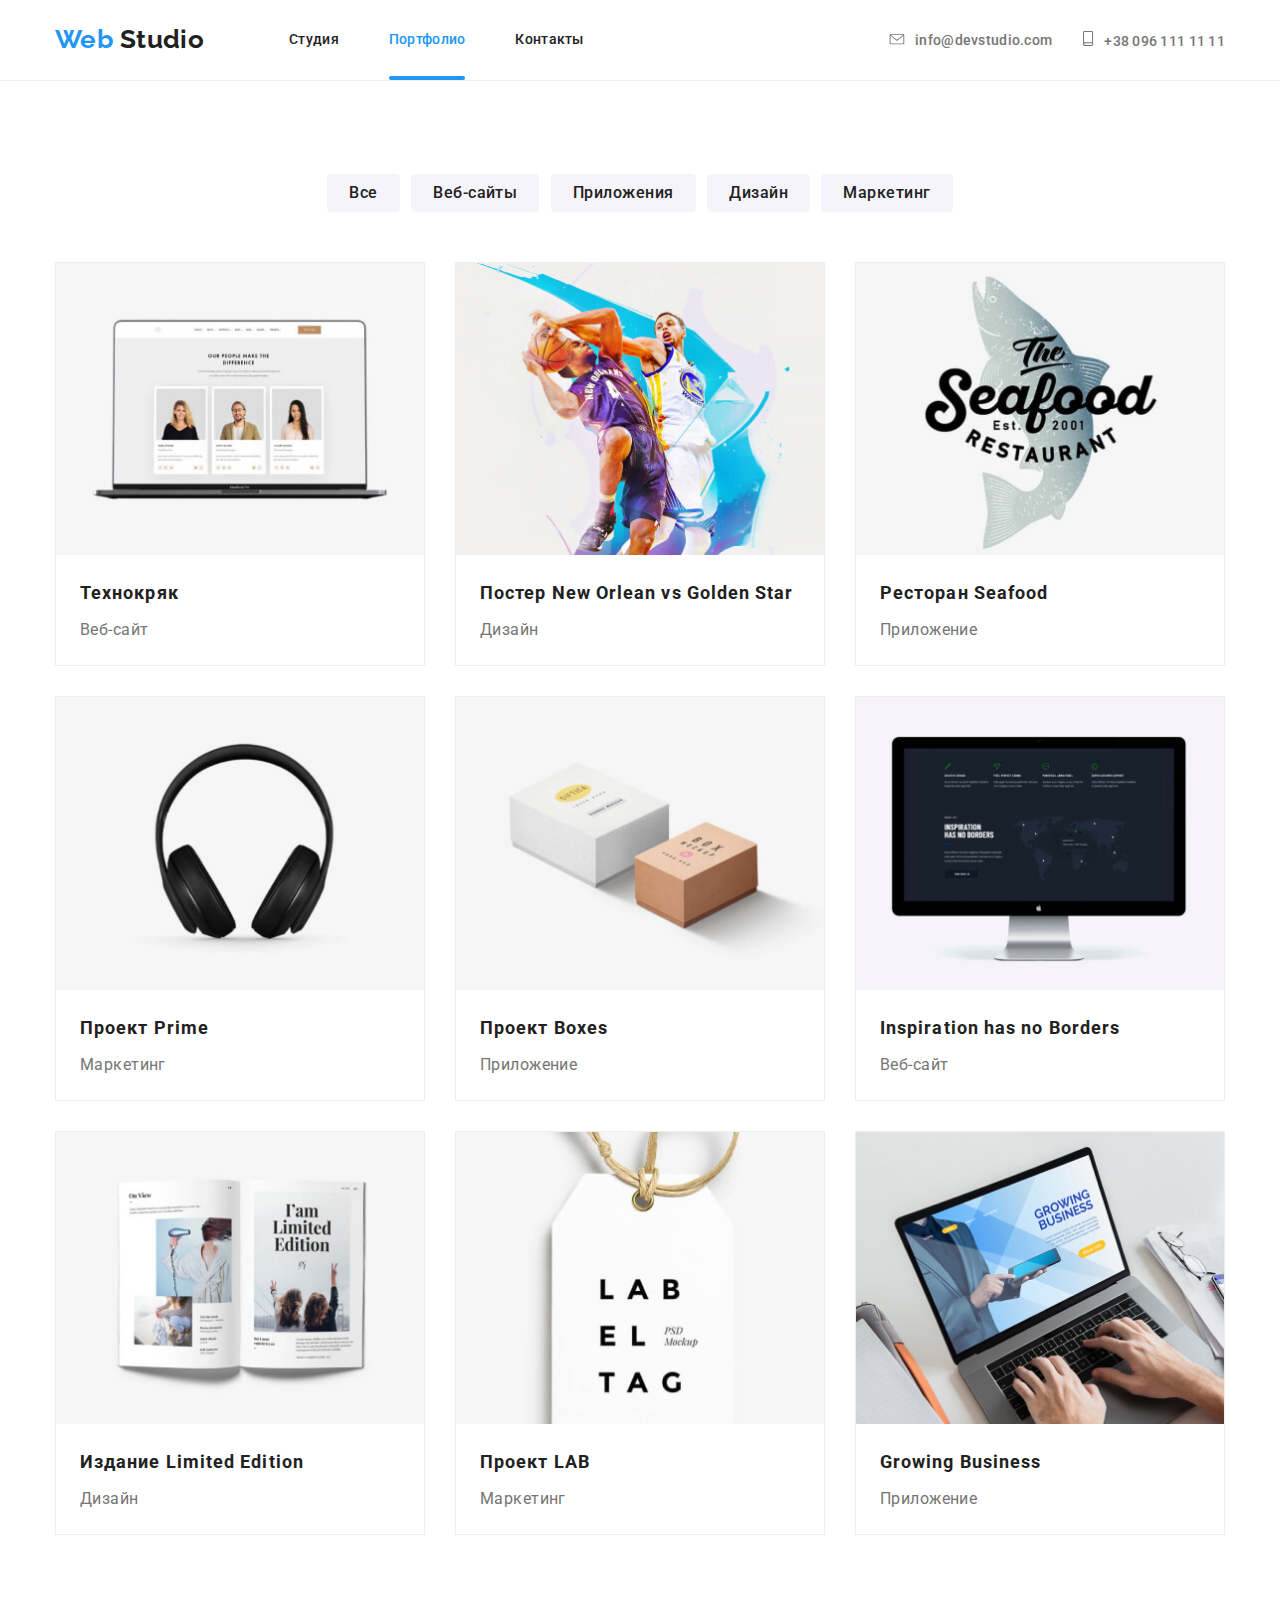
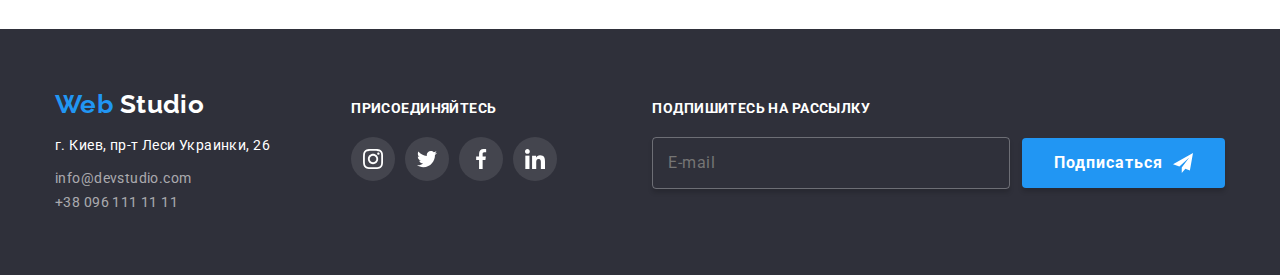
==== commit 26d59425: "Исправляет ошибки" ====
--- a/portfolio.html
+++ b/portfolio.html
@@ -313,16 +313,16 @@
                 placeholder="E-mail"
                 autocomplete="on"
               />
+              <button class="button" type="submit">
+                Подписаться<svg class="footer-icon-send">
+                  <use
+                    href="./images/main-page/sprite.svg#icon-icon-send"
+                  ></use></svg
+                ><svg class="footer-icon-twitter">
+                  <use href="./images/main-page/sprite.svg#icon-twitter"></use>
+                </svg>
+              </button>
             </form>
-            <button class="footer-button" type="button">
-              Подписаться<svg class="footer-icon-send">
-                <use
-                  href="./images/main-page/sprite.svg#icon-icon-send"
-                ></use></svg
-              ><svg class="footer-icon-twitter">
-                <use href="./images/main-page/sprite.svg#icon-twitter"></use>
-              </svg>
-            </button>
           </div>
         </div>
       </div>
--- a/css/style.css
+++ b/css/style.css
@@ -26,7 +26,7 @@
   margin: 0;
 }
 
-/* .visually-hidden {
+.visually-hidden {
   position: absolute;
   width: 1px;
   height: 1px;
@@ -35,7 +35,7 @@
   padding: 0;
   clip: rect(0 0 0 0);
   overflow: hidden;
-} */
+}
 
 body {
   padding-top: 80px;
@@ -707,28 +707,97 @@
   color: rgba(255, 255, 255, 0.6);
 }
 
+/* Модальное окно */
+
+:focus {
+  outline-color: var(--accent-text-color);
+}
+
+.is-hidden {
+  opacity: 0;
+  pointer-events: none;
+  visibility: hidden;
+}
+
+.backdrop {
+  position: fixed;
+  top: 0;
+  left: 0;
+  width: 100%;
+  height: 100%;
+  background-color: rgba(0, 0, 0, 0.2);
+  opacity: 1;
+  transition: opacity 250ms cubic-bezier(0.4, 0, 0.2, 1);
+  z-index: 200;
+}
+
 .modal-form {
-  width: 528px;
-  margin-left: auto;
-  margin-right: auto;
+  position: absolute;
+  left: 50%;
+  top: 50%;
+  transform: translate(-50%, -50%) scale(1);
+  transition: transform 250ms cubic-bezier(0.4, 0, 0.2, 1);
+
+  min-width: 528px;
+  min-height: 581px;
   padding: 40px;
+
   background: #ffffff;
   box-shadow: 0px 1px 3px rgba(0, 0, 0, 0.12), 0px 1px 1px rgba(0, 0, 0, 0.14),
     0px 2px 1px rgba(0, 0, 0, 0.2);
   border-radius: 4px;
   color: var(--grey-text-color);
 }
+
+.backdrop .is-hidden .modal-form {
+  transform: translate(-50%, -50%) scale(1.3);
+}
+
+.modal-close-btn {
+  position: absolute;
+  top: 8px;
+  right: 8px;
+  display: flex;
+  align-items: center;
+  margin: 0;
+  width: 30px;
+  height: 30px;
+  border-radius: 50%;
+  background: #ffffff;
+  border: 1px solid rgba(0, 0, 0, 0.1);
+  cursor: pointer;
+}
+.close-icon {
+  fill: #000000;
+  transition: fill 250ms cubic-bezier(0.4, 0, 0.2, 1);
+}
+
+.modal-close-btn:hover .close-icon,
+.modal-close-btn:focus .close-icon {
+  fill: var(--accent-text-color);
+  transition: fill 250ms cubic-bezier(0.4, 0, 0.2, 1);
+}
+.modal-close-btn:hover,
+.modal-close-btn:focus {
+  border-color: var(--accent-text-color);
+  transition: border-color 250ms cubic-bezier(0.4, 0, 0.2, 1);
+}
+
 .input-field {
+  position: relative;
+  margin-bottom: 28px;
   display: flex;
   flex-direction: column;
   margin-bottom: 28px;
   letter-spacing: 0.01em;
+  cursor: pointer;
 }
 .form-caption {
   display: block;
   font-size: 20px;
   font-weight: 700;
   margin-bottom: 30px;
+  color: var(--primary-title-color);
 }
 .input-form {
   margin: 0;
@@ -737,6 +806,7 @@
   border-radius: 4px;
   background-color: transparent;
   color: inherit;
+  cursor: pointer;
 }
 .input-form:focus-within + .input-label,
 .input-form:not(:placeholder-shown) + .input-label {
@@ -744,24 +814,10 @@
   color: var(--accent-text-color);
 }
 
-.input-form:focus .modal-icon {
+.input-form:focus ~ .modal-icon {
   fill: var(--accent-text-color);
 }
 
-.modal-form textarea {
-  padding: 12px 16px;
-  margin: 0 0 20px 0;
-  resize: none;
-  width: 448px;
-  background-color: transparent;
-  border: 1px solid rgba(33, 33, 33, 0.2);
-  box-sizing: border-box;
-  border-radius: 4px;
-  color: inherit;
-}
-.input-field {
-  position: relative;
-}
 .modal-icon {
   position: absolute;
   width: 18px;
@@ -769,6 +825,7 @@
   top: 50%;
   left: 16px;
   transform: translateY(-50%);
+  transition: transform 250ms cubic-bezier(0.4, 0, 0.2, 1);
 }
 
 .input-label {
@@ -776,29 +833,77 @@
   top: 50%;
   left: 42px;
   transform: translateY(-50%);
-  /* display: block;
-  margin-bottom: 4px; */
-}
-
-/* .textarea-field label {
+  transition: transform 250ms cubic-bezier(0.4, 0, 0.2, 1);
+  cursor: pointer;
+}
+
+.textarea-form {
   display: block;
-  margin-bottom: 4px;
-} */
-
-.checkbox-field label {
-  display: block;
+  padding: 11px 16px;
+  margin: 0;
+  resize: none;
+  width: 448px;
+  height: 120px;
+  background-color: transparent;
+  border: 1px solid rgba(33, 33, 33, 0.2);
+  border-radius: 4px;
+  color: inherit;
+  cursor: pointer;
+}
+.textarea-field {
+  position: relative;
+  margin-bottom: 20px;
+}
+
+.textarea-label {
+  position: absolute;
+  top: 12px;
+  left: 16px;
+  transition: transform 250ms cubic-bezier(0.4, 0, 0.2, 1);
+  cursor: pointer;
+}
+
+.textarea-form:focus-within + .textarea-label,
+.textarea-form:not(:placeholder-shown) + .textarea-label {
+  transform: translateY(-38px);
+  color: var(--accent-text-color);
+}
+
+.checkbox-field {
   margin-bottom: 30px;
-  margin-left: 8px;
-  padding-left: 12px;
-}
-
+}
+
+.checkbox-icon {
+  position: absolute;
+  width: 16px;
+  height: 15px;
+  top: 0;
+  left: 16px;
+  border: 2px solid var(--primary-title-color);
+  border-radius: 2px;
+}
+.check-input:checked + .checkbox-icon {
+  background-color: var(--accent-text-color);
+  background-image: url(../images/main-page/icon-check.svg);
+  background-size: contain;
+  background-position: center;
+  border: 2px solid var(--accent-text-color);
+}
+
+.checkbox-label {
+  position: relative;
+  cursor: pointer;
+  padding-left: 39px;
+}
 .agreement-link {
   color: var(--accent-text-color);
 }
+
 .modal-form .button {
   display: block;
   margin-left: auto;
   margin-right: auto;
+  transition: background-color 250ms cubic-bezier(0.4, 0, 0.2, 1);
 }
 
 .modal-form .button:hover,
